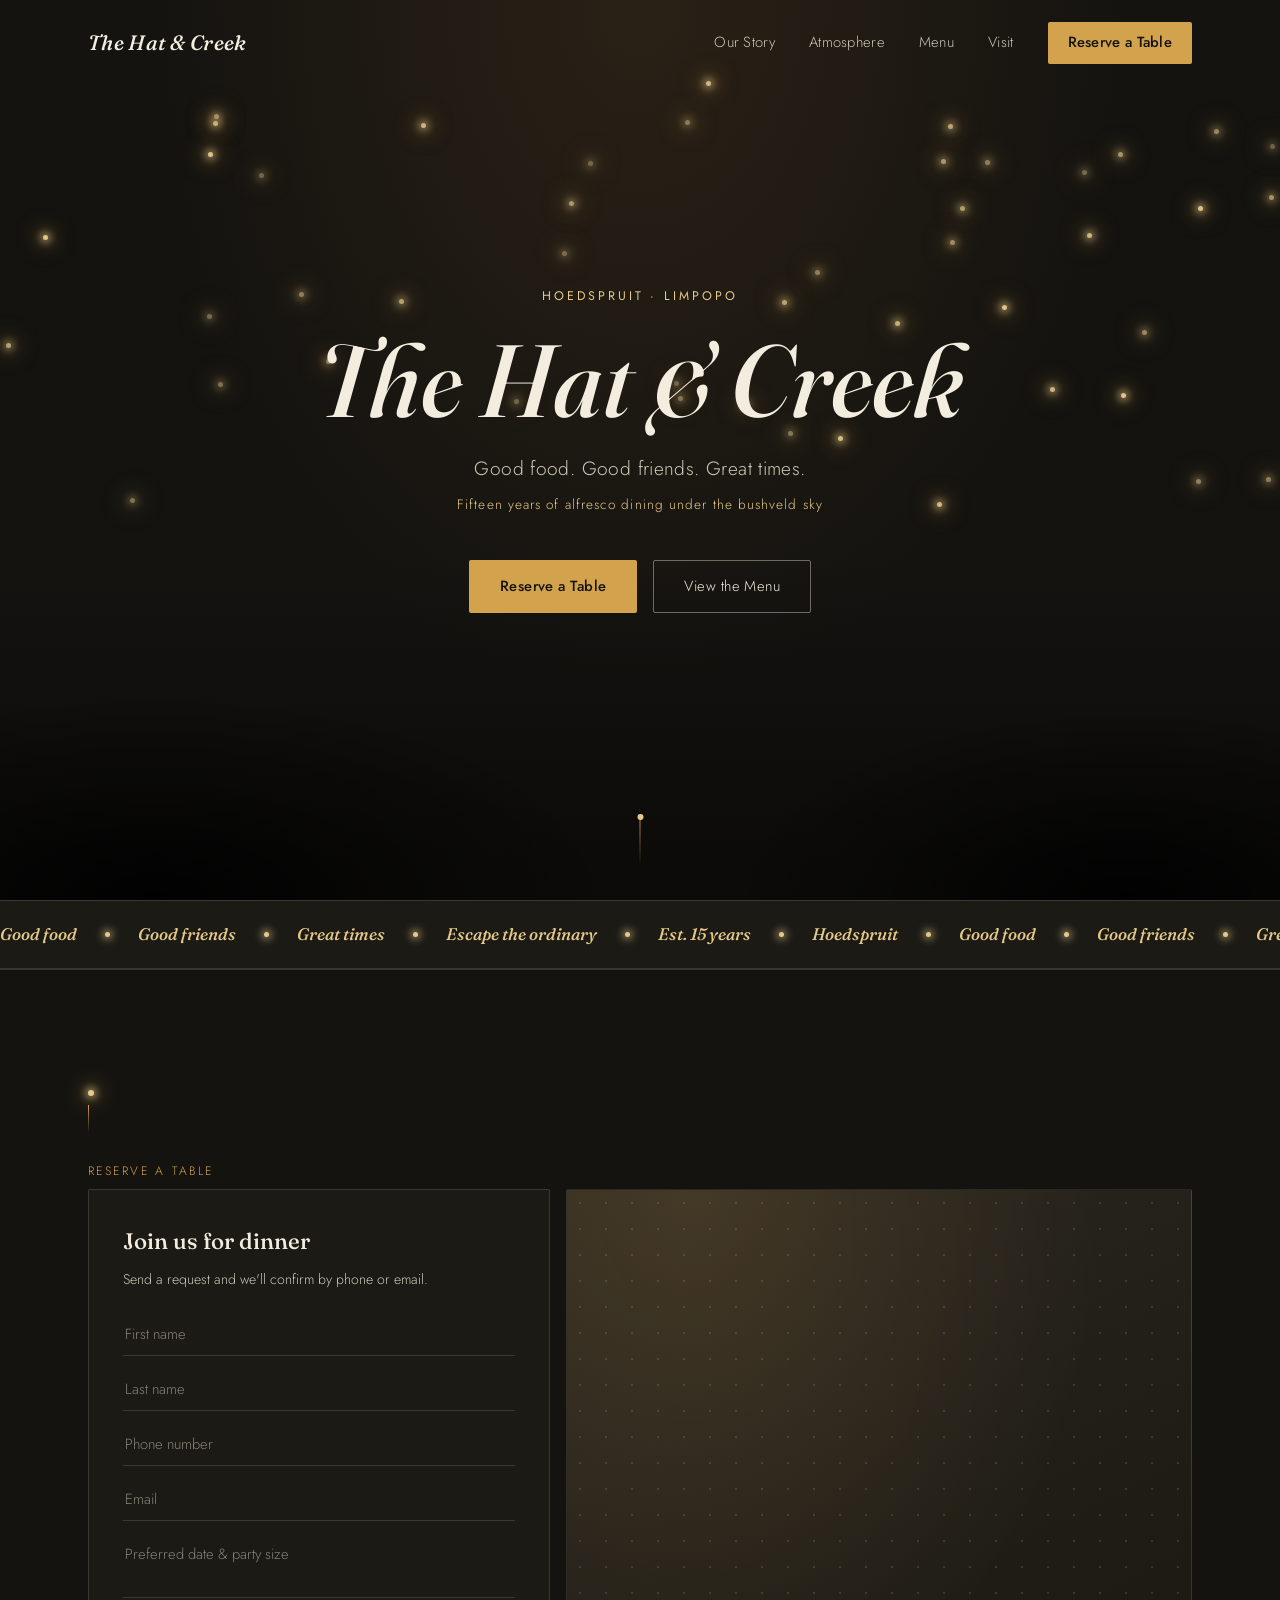
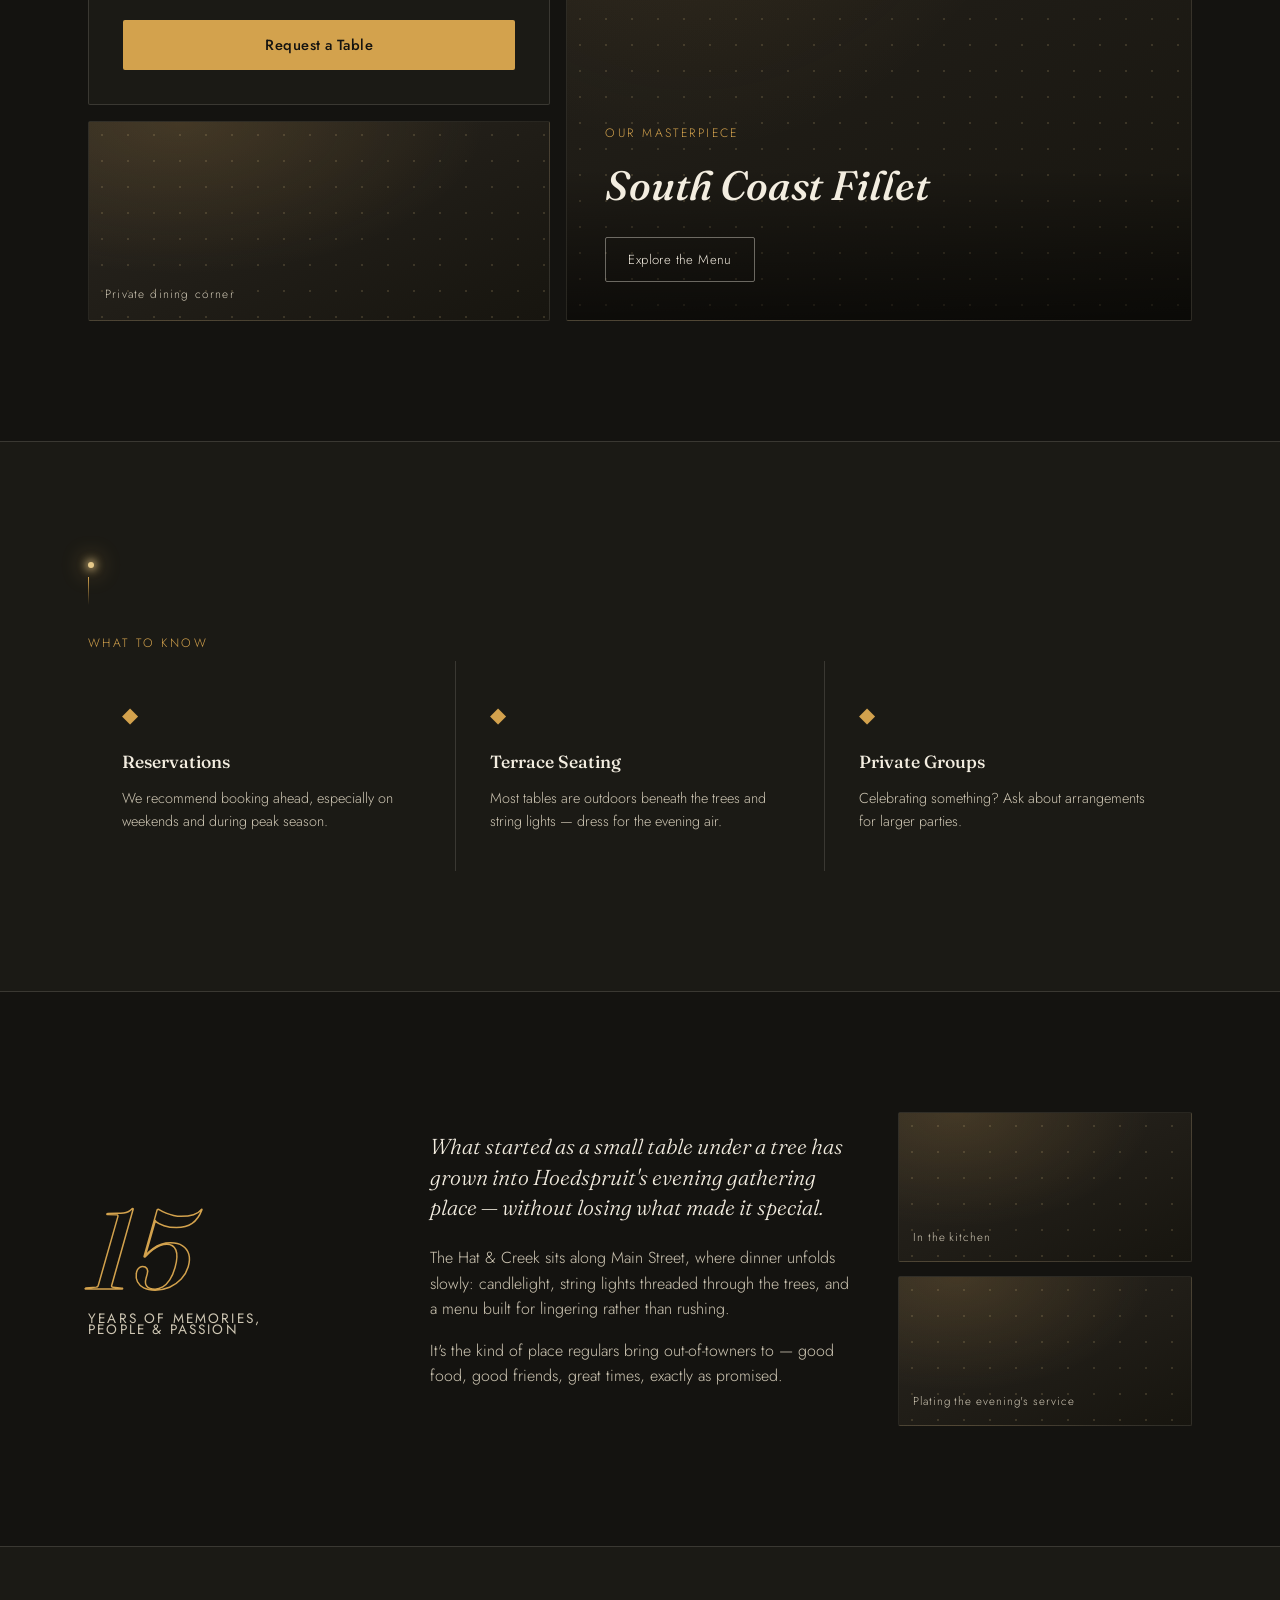
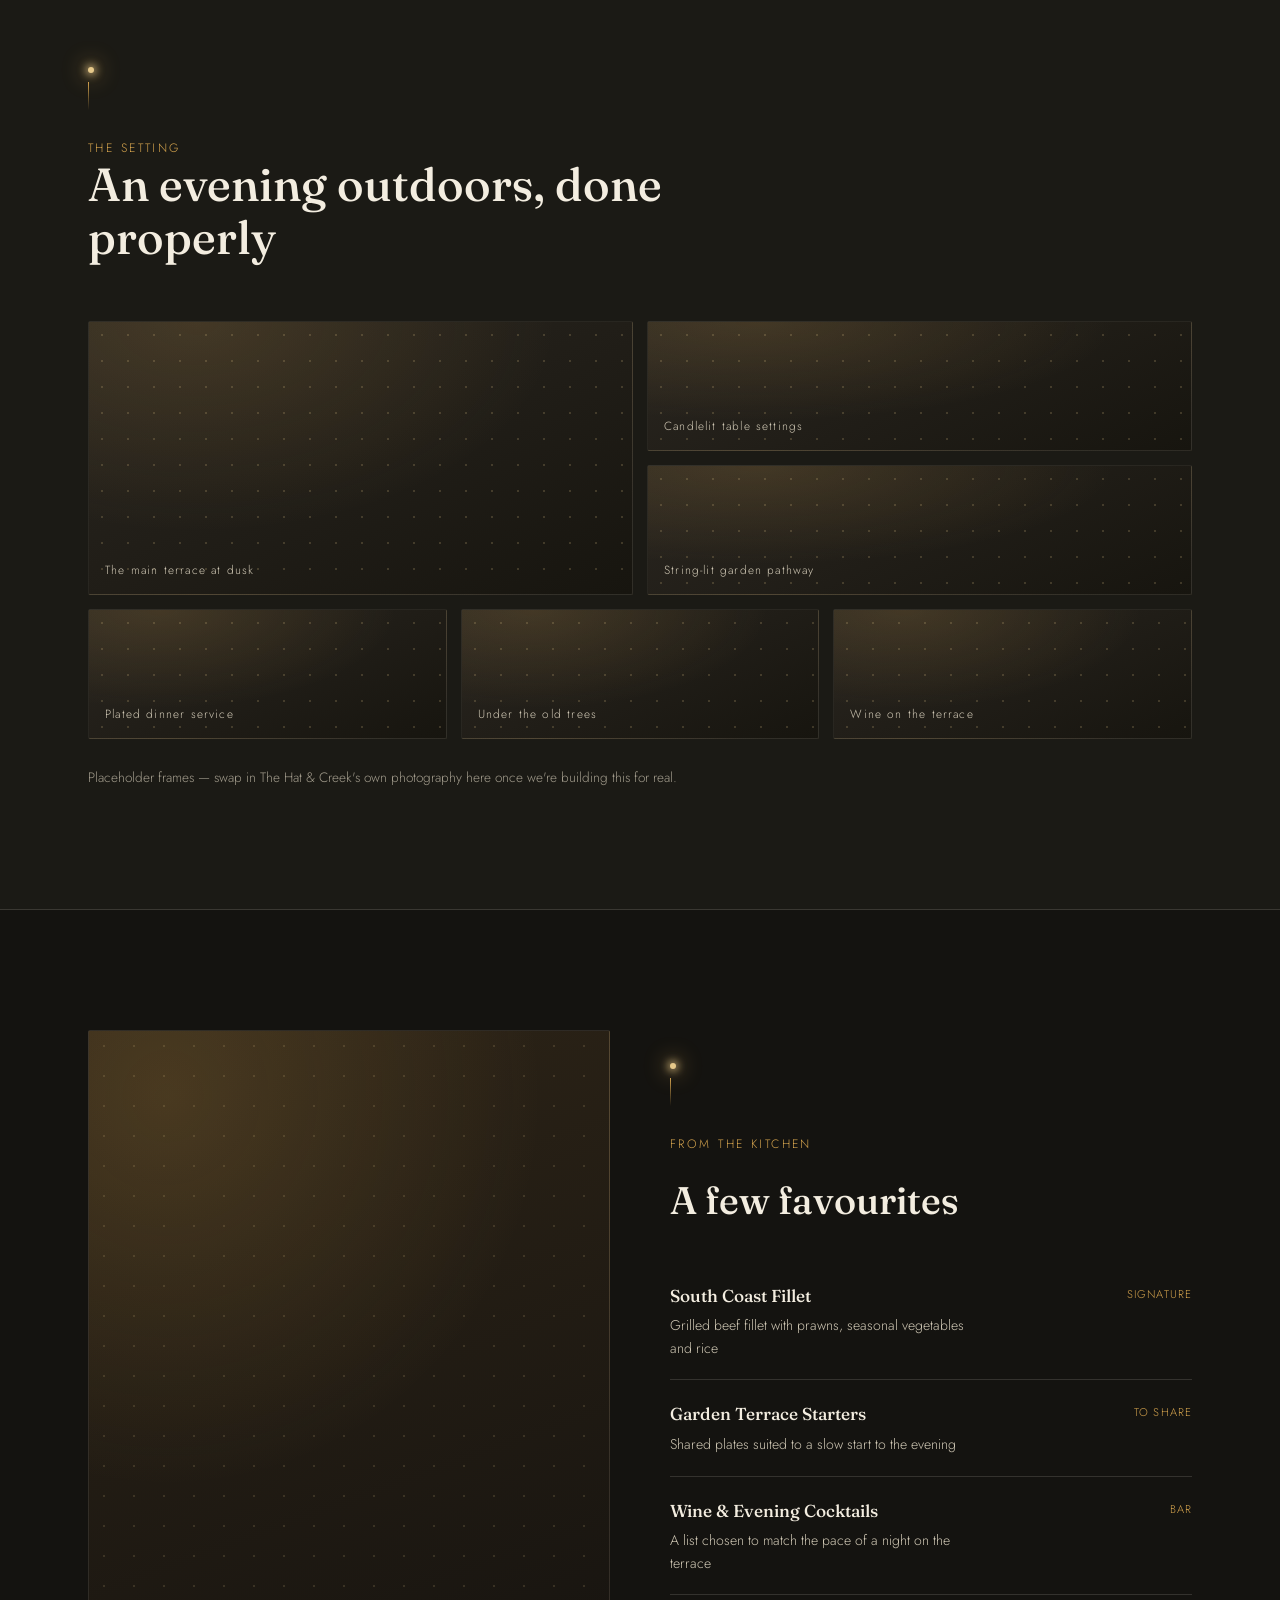
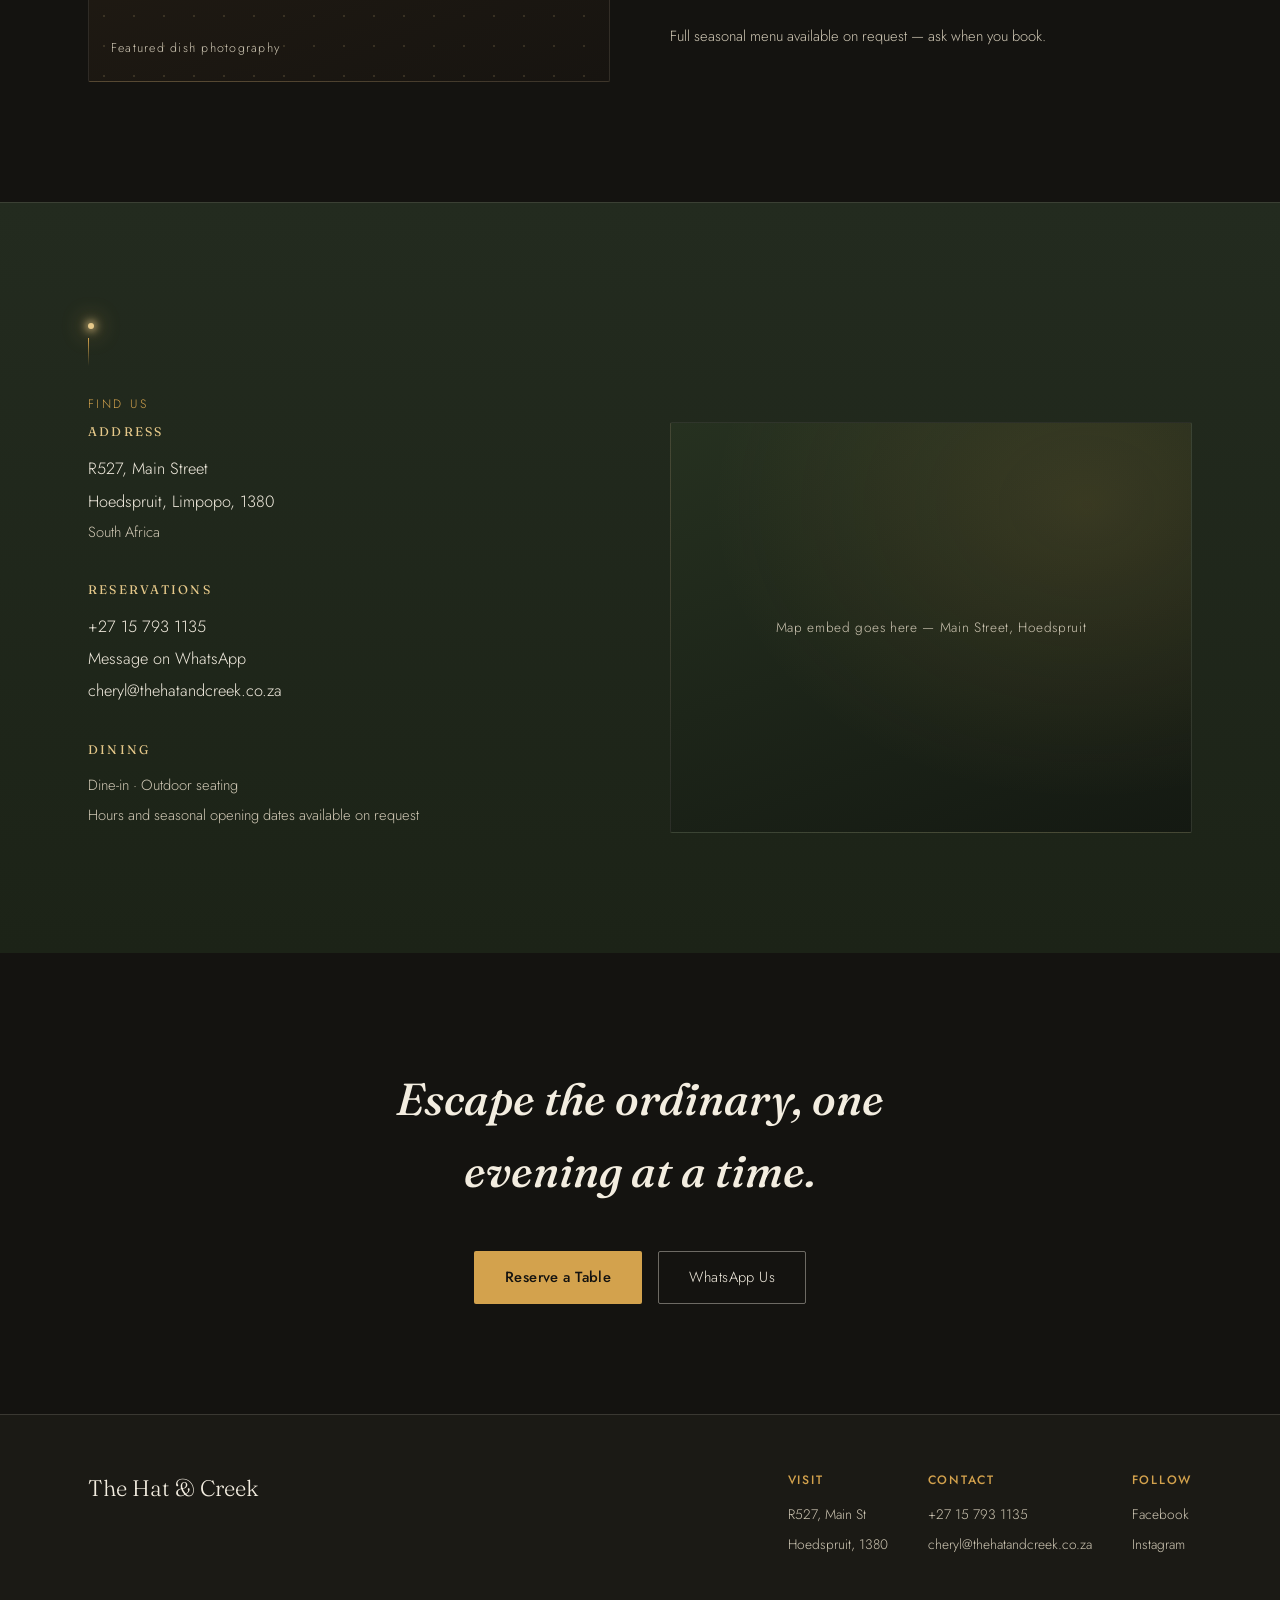
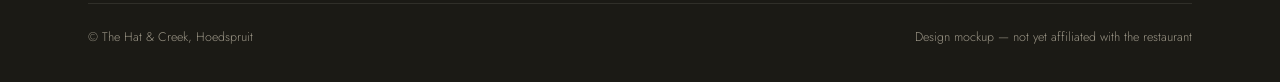
==== mockup.html @ 923da198 "Create mockup.html" ====
<!DOCTYPE html>
<html lang="en">
<head>
<meta charset="UTF-8">
<meta name="viewport" content="width=device-width, initial-scale=1.0">
<title>The Hat &amp; Creek — Hoedspruit</title>
<link rel="preconnect" href="https://fonts.googleapis.com">
<link rel="preconnect" href="https://fonts.gstatic.com" crossorigin>
<link href="https://fonts.googleapis.com/css2?family=Fraunces:ital,opsz,wght@0,9..144,300;0,9..144,500;0,9..144,600;0,9..144,700;0,9..144,800;1,9..144,400;1,9..144,500&family=Jost:wght@300;400;500;600&display=swap" rel="stylesheet">
<style>
  :root{
    --near-black:#141310;
    --panel:#1b1a15;
    --panel-2:#201e18;
    --gold:#d3a24d;
    --gold-soft:#e6c98a;
    --ivory:#f3ede0;
    --ivory-dim:#cfc7b4;
    --bush-green:#232b1f;
    --wood:#7c5a3a;
    --rule: rgba(243,237,224,0.14);
  }
  *{box-sizing:border-box; margin:0; padding:0;}
  html{scroll-behavior:smooth;}
  body{
    background:var(--near-black);
    color:var(--ivory);
    font-family:'Jost', sans-serif;
    font-weight:300;
    line-height:1.6;
    overflow-x:hidden;
  }
  img{max-width:100%; display:block;}
  .wrap{max-width:1160px; margin:0 auto; padding:0 28px;}
  h1,h2,h3,.script{font-family:'Fraunces', serif;}
  a{color:inherit; text-decoration:none;}
  ::selection{background:var(--gold); color:var(--near-black);}
  @media (prefers-reduced-motion: reduce){
    *{animation-duration:0.01ms !important; animation-iteration-count:1 !important; transition-duration:0.01ms !important;}
  }
  input,textarea,button{font-family:'Jost', sans-serif; font-weight:300;}

  /* ---------- SECTION LIGHT MARKER (recurring fairy-light motif) ---------- */
  .section-light{display:flex; flex-direction:column; align-items:flex-start; margin-bottom:20px;}
  .section-light .bulb{
    width:6px; height:6px; border-radius:50%;
    background:var(--gold-soft);
    box-shadow:0 0 8px 2px rgba(230,201,138,0.85), 0 0 22px 6px rgba(211,162,77,0.32);
    margin-bottom:9px;
    animation:twinkle 3.6s ease-in-out infinite;
  }
  .section-light .thread{width:1px; height:28px; background:linear-gradient(180deg, var(--gold), transparent); margin-bottom:9px;}
  @keyframes twinkle{
    0%,100%{opacity:0.35; transform:scale(0.85);}
    50%{opacity:1; transform:scale(1.15);}
  }

  /* ---------- NAV ---------- */
  header.site-nav{position:fixed; top:0; left:0; right:0; z-index:100; padding:22px 0; transition:background 0.4s ease, padding 0.4s ease, box-shadow .4s ease;}
  header.site-nav.scrolled{background:rgba(20,19,16,0.92); backdrop-filter:blur(8px); padding:14px 0; box-shadow:0 1px 0 var(--rule);}
  .nav-inner{display:flex; align-items:center; justify-content:space-between;}
  .nav-logo{font-family:'Fraunces', serif; font-style:italic; font-weight:500; font-size:1.3rem; letter-spacing:0.3px; color:var(--ivory);}
  .nav-links{display:flex; gap:34px; align-items:center; font-size:0.92rem; letter-spacing:0.02em;}
  .nav-links a{color:var(--ivory-dim); position:relative; padding:4px 0;}
  .nav-links a:hover{color:var(--ivory);}
  .nav-links a.cta{color:var(--near-black); background:var(--gold); padding:9px 20px; border-radius:2px; font-weight:500;}
  .nav-links a.cta:hover{background:var(--gold-soft);}
  .nav-toggle{display:none;}
  @media (max-width: 780px){
    .nav-links{position:fixed; top:0; right:0; height:100vh; width:78%; background:var(--near-black); flex-direction:column; justify-content:center; align-items:flex-start; gap:28px; padding:40px; transform:translateX(100%); transition:transform 0.4s ease; box-shadow:-8px 0 30px rgba(0,0,0,0.4);}
    .nav-links.open{transform:translateX(0);}
    .nav-links a.cta{margin-top:10px;}
    .nav-toggle{display:block; background:none; border:none; color:var(--ivory); font-size:1.6rem; z-index:110; cursor:pointer; line-height:1;}
  }

  /* ---------- HERO ---------- */
  .hero{position:relative; height:100vh; min-height:640px; display:flex; flex-direction:column; align-items:center; justify-content:center; text-align:center; overflow:hidden;
    background:radial-gradient(ellipse at 50% 0%, #2a2116 0%, var(--near-black) 55%), linear-gradient(180deg, #100f0c 0%, var(--near-black) 100%);}
  .tree-silhouette{position:absolute; bottom:0; left:0; width:100%; height:38%;
    background:radial-gradient(60% 100% at 12% 100%, #000 0%, transparent 60%), radial-gradient(50% 90% at 88% 100%, #000 0%, transparent 62%), linear-gradient(180deg, transparent 0%, #0c0b09 88%);
    opacity:0.9;}
  .lights{position:absolute; inset:0; pointer-events:none;}
  .lights span{position:absolute; width:5px; height:5px; border-radius:50%; background:var(--gold-soft);
    box-shadow:0 0 8px 2px rgba(230,201,138,0.9), 0 0 22px 6px rgba(211,162,77,0.35); animation:twinkle 3.6s ease-in-out infinite;}
  .hero-content{position:relative; z-index:2; padding:0 24px;}
  .hero-eyebrow{font-size:0.78rem; letter-spacing:0.24em; color:var(--gold-soft); font-weight:400; margin-bottom:22px;}
  .hero h1{font-style:italic; font-weight:500; font-size:clamp(3rem, 9vw, 6.4rem); line-height:1; color:var(--ivory); letter-spacing:0.5px;}
  .hero-tagline{margin-top:22px; font-size:clamp(1rem, 2vw, 1.2rem); color:var(--ivory-dim); font-weight:300; letter-spacing:0.02em;}
  .hero-loc{margin-top:10px; font-size:0.85rem; color:var(--gold-soft); letter-spacing:0.08em;}
  .hero-ctas{margin-top:44px; display:flex; gap:16px; justify-content:center; flex-wrap:wrap;}
  .btn{padding:14px 30px; font-size:0.92rem; letter-spacing:0.03em; border-radius:2px; cursor:pointer; transition:all 0.25s ease; display:inline-block; border:1px solid transparent;}
  .btn.small{padding:11px 22px; font-size:0.82rem;}
  .btn.full{width:100%; text-align:center; border:none;}
  .btn-solid{background:var(--gold); color:var(--near-black); font-weight:500;}
  .btn-solid:hover{background:var(--gold-soft); transform:translateY(-1px);}
  .btn-outline{border-color:rgba(243,237,224,0.4); color:var(--ivory);}
  .btn-outline:hover{border-color:var(--ivory); background:rgba(243,237,224,0.06);}
  .scroll-cue{position:absolute; bottom:34px; left:50%; transform:translateX(-50%); width:1px; height:52px; background:linear-gradient(180deg, var(--gold), transparent); z-index:2;}
  .scroll-cue::after{content:""; position:absolute; top:0; left:-2.5px; width:6px; height:6px; border-radius:50%; background:var(--gold-soft); animation:cue 2.2s ease-in-out infinite;}
  @keyframes cue{0%{top:0; opacity:1;} 90%{opacity:0;} 100%{top:100%; opacity:0;}}

  /* ---------- MARQUEE (looping light motif, horizontal) ---------- */
  .marquee{background:var(--panel); border-top:1px solid var(--rule); border-bottom:1px solid var(--rule); padding:20px 0; overflow:hidden;}
  .marquee-track{display:flex; width:max-content; animation:marquee 30s linear infinite;}
  .marquee-track span{font-family:'Fraunces', serif; font-style:italic; font-weight:500; font-size:1.05rem; color:var(--gold-soft); white-space:nowrap; display:flex; align-items:center; gap:28px; padding-right:28px;}
  .marquee-track span.dot{width:5px; height:5px; border-radius:50%; background:var(--gold-soft); box-shadow:0 0 8px 2px rgba(230,201,138,0.8); padding:0; animation:twinkle 3.6s ease-in-out infinite;}
  @keyframes marquee{from{transform:translateX(0);} to{transform:translateX(-50%);}}

  section{padding:120px 0;}
  .eyebrow-label{font-size:0.76rem; letter-spacing:0.2em; color:var(--gold); margin-bottom:0;}
  .section-head{max-width:640px;}
  .section-head h2{font-size:clamp(2rem, 4vw, 2.9rem); font-weight:500; line-height:1.15; color:var(--ivory);}

  /* ---------- COLLAGE / RESERVE INTRO ---------- */
  .collage-intro{background:var(--near-black); border-top:1px solid var(--rule);}
  .collage-grid{display:grid; grid-template-columns:0.85fr 1.15fr; grid-template-rows:auto auto; gap:16px; margin-top:8px;}
  .reserve-card{grid-column:1; grid-row:1; background:var(--panel); border:1px solid var(--rule); padding:34px; border-radius:2px;}
  .reserve-card h3{font-size:1.4rem; font-weight:500; margin-bottom:8px;}
  .reserve-card .muted{color:var(--ivory-dim); font-size:0.88rem; margin-bottom:22px;}
  .reserve-card form{display:flex; flex-direction:column; gap:12px;}
  .reserve-card input, .reserve-card textarea{
    background:transparent; border:none; border-bottom:1px solid var(--rule); color:var(--ivory);
    padding:10px 2px; font-size:0.92rem; outline:none; resize:none;
  }
  .reserve-card input::placeholder, .reserve-card textarea::placeholder{color:var(--ivory-dim); opacity:0.6;}
  .reserve-card input:focus, .reserve-card textarea:focus{border-bottom-color:var(--gold);}
  .reserve-card button{margin-top:10px;}
  .feature-tile{position:relative; border-radius:2px; overflow:hidden; border:1px solid rgba(243,237,224,0.08);
    background:radial-gradient(120% 140% at 20% 0%, rgba(211,162,77,0.16), transparent 55%), linear-gradient(155deg, #2a2620 0%, #17150f 100%);}
  .feature-tile::before{content:""; position:absolute; inset:0; background-image:radial-gradient(circle, rgba(230,201,138,0.5) 1px, transparent 1.4px); background-size:26px 26px; opacity:0.32;}
  .feature-tile.small{grid-column:1; grid-row:2; min-height:200px; display:flex; align-items:flex-end;}
  .feature-tile.small span{position:relative; z-index:1; padding:16px; font-size:0.74rem; letter-spacing:0.1em; color:var(--ivory-dim);}
  .feature-tile.large{grid-column:2; grid-row:1/3; min-height:100%; display:flex; align-items:flex-end;}
  .overlay-text{position:relative; z-index:1; padding:38px; width:100%; background:linear-gradient(0deg, rgba(0,0,0,0.55) 0%, transparent 65%);}
  .overlay-text .eyebrow-label{display:block; margin-bottom:10px;}
  .overlay-text h3{font-style:italic; font-weight:500; font-size:clamp(1.8rem, 3.2vw, 2.6rem); margin-bottom:18px; color:var(--ivory);}
  @media (max-width: 860px){
    .collage-grid{grid-template-columns:1fr; grid-template-rows:auto; gap:16px;}
    .reserve-card, .feature-tile.small, .feature-tile.large{grid-column:1; grid-row:auto;}
    .feature-tile.large{min-height:320px;}
  }

  /* ---------- INFO STRIP ---------- */
  .info-strip{background:var(--panel); border-top:1px solid var(--rule); border-bottom:1px solid var(--rule);}
  .info-grid{display:grid; grid-template-columns:repeat(3, 1fr); gap:1px; background:var(--rule); margin-top:8px;}
  .info-card{background:var(--panel); padding:38px 34px;}
  .info-card .mark{color:var(--gold); font-size:1.3rem; margin-bottom:16px; display:block;}
  .info-card h4{font-family:'Fraunces', serif; font-weight:500; font-size:1.1rem; margin-bottom:10px;}
  .info-card p{font-size:0.9rem; color:var(--ivory-dim);}
  @media (max-width: 780px){.info-grid{grid-template-columns:1fr;}}

  /* ---------- STORY ---------- */
  .story{background:var(--near-black);}
  .story .wrap{display:grid; grid-template-columns:0.7fr 1fr 0.7fr; gap:48px; align-items:center;}
  .story-number{font-family:'Fraunces', serif; font-style:italic; font-weight:500; font-size:clamp(4.2rem, 9vw, 7rem); color:transparent; -webkit-text-stroke:1.5px var(--gold); line-height:0.85;}
  .story-number small{display:block; font-family:'Jost', sans-serif; font-style:normal; font-weight:400; font-size:0.85rem; letter-spacing:0.16em; color:var(--ivory-dim); -webkit-text-stroke:0; margin-top:16px;}
  .story-copy .lede{font-family:'Fraunces', serif; font-style:italic; font-size:1.35rem; color:var(--ivory); line-height:1.4; margin-bottom:22px;}
  .story-copy p{font-size:1rem; color:var(--ivory-dim); max-width:48ch; margin-bottom:16px;}
  .story-photos{display:flex; flex-direction:column; gap:14px;}
  .story-photos .feature-tile{min-height:150px; display:flex; align-items:flex-end;}
  .story-photos .feature-tile span{position:relative; z-index:1; padding:14px; font-size:0.72rem; letter-spacing:0.08em; color:var(--ivory-dim);}
  @media (max-width: 900px){
    .story .wrap{grid-template-columns:1fr; gap:30px;}
    .story-photos{flex-direction:row;}
    .story-photos .feature-tile{flex:1;}
  }

  /* ---------- ATMOSPHERE ---------- */
  .atmosphere{background:var(--panel); border-top:1px solid var(--rule); border-bottom:1px solid var(--rule);}
  .atmosphere .section-head{margin-bottom:56px;}
  .gallery-grid{display:grid; grid-template-columns:repeat(6, 1fr); grid-auto-rows:130px; gap:14px;}
  .gframe{position:relative; border-radius:2px; overflow:hidden; background:radial-gradient(120% 140% at 20% 0%, rgba(211,162,77,0.16), transparent 55%), linear-gradient(155deg, #2a2620 0%, #17150f 100%); border:1px solid rgba(243,237,224,0.08); display:flex; align-items:flex-end;}
  .gframe::before{content:""; position:absolute; inset:0; background-image:radial-gradient(circle, rgba(230,201,138,0.55) 1px, transparent 1.4px); background-size:26px 26px; opacity:0.35;}
  .gframe span{position:relative; z-index:1; padding:14px 16px; font-size:0.74rem; letter-spacing:0.1em; color:var(--ivory-dim);}
  .g1{grid-column:span 3; grid-row:span 2;}
  .g2{grid-column:span 3; grid-row:span 1;}
  .g3{grid-column:span 3; grid-row:span 1;}
  .g4{grid-column:span 2; grid-row:span 1;}
  .g5{grid-column:span 2; grid-row:span 1;}
  .g6{grid-column:span 2; grid-row:span 1;}
  @media (max-width: 820px){
    .gallery-grid{grid-template-columns:repeat(2, 1fr); grid-auto-rows:150px;}
    .g1,.g2,.g3,.g4,.g5,.g6{grid-column:span 1; grid-row:span 1;}
    .g1{grid-column:span 2; grid-row:span 2;}
  }
  .gallery-note{margin-top:28px; font-size:0.85rem; color:var(--ivory-dim); opacity:0.75;}

  /* ---------- MENU HIGHLIGHT ---------- */
  .menu-feature{background:var(--near-black);}
  .menu-feature .wrap{display:grid; grid-template-columns:1fr 1fr; gap:60px; align-items:center;}
  .menu-visual{position:relative; aspect-ratio:4/5; border-radius:2px; background:radial-gradient(120% 100% at 15% 10%, rgba(211,162,77,0.18), transparent 60%), linear-gradient(160deg, #2d2417 0%, #171410 100%); border:1px solid rgba(243,237,224,0.1); display:flex; align-items:flex-end;}
  .menu-visual::before{content:""; position:absolute; inset:0; background-image:radial-gradient(circle, rgba(230,201,138,0.5) 1px, transparent 1.4px); background-size:30px 30px; opacity:0.3;}
  .menu-visual span{position:relative; z-index:1; padding:22px; font-size:0.78rem; letter-spacing:0.1em; color:var(--ivory-dim);}
  .dish{display:flex; justify-content:space-between; gap:18px; padding:20px 0; border-bottom:1px solid var(--rule);}
  .dish:first-of-type{border-top:1px solid var(--rule);}
  .dish-name{font-family:'Fraunces', serif; font-weight:500; font-size:1.08rem; color:var(--ivory);}
  .dish-desc{font-size:0.88rem; color:var(--ivory-dim); margin-top:5px; max-width:38ch;}
  .dish-tag{font-size:0.7rem; letter-spacing:0.1em; color:var(--gold); white-space:nowrap; align-self:flex-start; margin-top:4px;}
  .menu-note{margin-top:30px; font-size:0.92rem; color:var(--ivory-dim);}
  .menu-list h2.big{font-family:'Fraunces',serif; font-size:clamp(1.8rem,3.4vw,2.4rem); font-weight:500; margin:16px 0 30px;}

  /* ---------- VISIT ---------- */
  .visit{background:var(--bush-green); background-image:linear-gradient(180deg, var(--bush-green) 0%, #1c2317 100%); border-top:1px solid var(--rule);}
  .visit .wrap > .visit-columns{display:grid; grid-template-columns:1fr 1fr; gap:60px; margin-top:8px;}
  .visit-block h3{font-size:0.78rem; letter-spacing:0.18em; color:var(--gold-soft); font-weight:400; margin-bottom:14px; font-style:normal;}
  .visit-block p, .visit-block a{font-size:1.02rem; color:var(--ivory); margin-bottom:6px; display:block;}
  .visit-block .muted{color:var(--ivory-dim); font-size:0.92rem;}
  .visit-col{margin-bottom:36px;}
  .visit-col:last-child{margin-bottom:0;}
  .map-frame{position:relative; border-radius:2px; overflow:hidden; min-height:340px; background:radial-gradient(120% 120% at 80% 20%, rgba(211,162,77,0.14), transparent 60%), linear-gradient(160deg, #263120 0%, #141912 100%); border:1px solid rgba(243,237,224,0.1); display:flex; align-items:center; justify-content:center; text-align:center; padding:30px;}
  .map-frame span{font-size:0.85rem; color:var(--ivory-dim); letter-spacing:0.05em;}
  @media (max-width: 820px){.visit .wrap > .visit-columns{grid-template-columns:1fr;}}

  .cta-band{background:var(--near-black); text-align:center; padding:110px 0;}
  .cta-band h2{font-style:italic; font-weight:500; font-size:clamp(1.9rem, 4vw, 2.8rem); color:var(--ivory); max-width:620px; margin:0 auto 34px;}

  footer{background:var(--panel); border-top:1px solid var(--rule); padding:56px 0 34px;}
  .footer-top{display:flex; justify-content:space-between; align-items:flex-start; flex-wrap:wrap; gap:30px; margin-bottom:40px;}
  .footer-logo{font-size:1.4rem;}
  .footer-links{display:flex; gap:40px; flex-wrap:wrap; font-size:0.86rem;}
  .footer-links div h4{font-family:'Jost',sans-serif; font-weight:500; font-size:0.76rem; letter-spacing:0.14em; color:var(--gold); margin-bottom:12px;}
  .footer-links a, .footer-links p{display:block; color:var(--ivory-dim); margin-bottom:8px;}
  .footer-links a:hover{color:var(--ivory);}
  .footer-bottom{border-top:1px solid var(--rule); padding-top:24px; display:flex; justify-content:space-between; flex-wrap:wrap; gap:10px; font-size:0.78rem; color:var(--ivory-dim); opacity:0.7;}
</style>
</head>
<body>

<header class="site-nav" id="siteNav">
  <div class="wrap nav-inner">
    <a href="#" class="nav-logo script">The Hat &amp; Creek</a>
    <nav class="nav-links" id="navLinks">
      <a href="#story">Our Story</a>
      <a href="#atmosphere">Atmosphere</a>
      <a href="#menu">Menu</a>
      <a href="#visit">Visit</a>
      <a href="#reserve" class="cta">Reserve a Table</a>
    </nav>
    <button class="nav-toggle" id="navToggle" aria-label="Menu">&#9776;</button>
  </div>
</header>

<section class="hero">
  <div class="tree-silhouette"></div>
  <div class="lights" id="lightsField"></div>
  <div class="hero-content">
    <div class="hero-eyebrow">HOEDSPRUIT &middot; LIMPOPO</div>
    <h1 class="script">The Hat &amp; Creek</h1>
    <p class="hero-tagline">Good food. Good friends. Great times.</p>
    <p class="hero-loc">Fifteen years of alfresco dining under the bushveld sky</p>
    <div class="hero-ctas">
      <a href="#reserve" class="btn btn-solid">Reserve a Table</a>
      <a href="#menu" class="btn btn-outline">View the Menu</a>
    </div>
  </div>
  <div class="scroll-cue"></div>
</section>

<div class="marquee">
  <div class="marquee-track" id="marqueeTrack"></div>
</div>

<section class="collage-intro" id="reserve">
  <div class="wrap">
    <div class="section-light"><span class="bulb"></span><span class="thread"></span></div>
    <div class="eyebrow-label">RESERVE A TABLE</div>
    <div class="collage-grid">
      <div class="reserve-card">
        <h3>Join us for dinner</h3>
        <p class="muted">Send a request and we'll confirm by phone or email.</p>
        <form id="reserveForm">
          <input type="text" id="rFirst" placeholder="First name" required>
          <input type="text" id="rLast" placeholder="Last name" required>
          <input type="tel" id="rPhone" placeholder="Phone number" required>
          <input type="email" id="rEmail" placeholder="Email" required>
          <textarea id="rNotes" rows="2" placeholder="Preferred date &amp; party size"></textarea>
          <button type="submit" class="btn btn-solid full">Request a Table</button>
        </form>
      </div>
      <div class="feature-tile small"><span>Private dining corner</span></div>
      <div class="feature-tile large">
        <div class="overlay-text">
          <span class="eyebrow-label">OUR MASTERPIECE</span>
          <h3 class="script">South Coast Fillet</h3>
          <a href="#menu" class="btn btn-outline small">Explore the Menu</a>
        </div>
      </div>
    </div>
  </div>
</section>

<section class="info-strip">
  <div class="wrap">
    <div class="section-light"><span class="bulb"></span><span class="thread"></span></div>
    <div class="eyebrow-label">WHAT TO KNOW</div>
    <div class="info-grid">
      <div class="info-card">
        <span class="mark">&#9670;</span>
        <h4>Reservations</h4>
        <p>We recommend booking ahead, especially on weekends and during peak season.</p>
      </div>
      <div class="info-card">
        <span class="mark">&#9670;</span>
        <h4>Terrace Seating</h4>
        <p>Most tables are outdoors beneath the trees and string lights &mdash; dress for the evening air.</p>
      </div>
      <div class="info-card">
        <span class="mark">&#9670;</span>
        <h4>Private Groups</h4>
        <p>Celebrating something? Ask about arrangements for larger parties.</p>
      </div>
    </div>
  </div>
</section>

<section class="story" id="story">
  <div class="wrap">
    <div class="story-number">15<small>YEARS OF MEMORIES,<br>PEOPLE &amp; PASSION</small></div>
    <div class="story-copy">
      <p class="lede">What started as a small table under a tree has grown into Hoedspruit's evening gathering place &mdash; without losing what made it special.</p>
      <p>The Hat &amp; Creek sits along Main Street, where dinner unfolds slowly: candlelight, string lights threaded through the trees, and a menu built for lingering rather than rushing.</p>
      <p>It's the kind of place regulars bring out-of-towners to &mdash; good food, good friends, great times, exactly as promised.</p>
    </div>
    <div class="story-photos">
      <div class="feature-tile"><span>In the kitchen</span></div>
      <div class="feature-tile"><span>Plating the evening's service</span></div>
    </div>
  </div>
</section>

<section class="atmosphere" id="atmosphere">
  <div class="wrap">
    <div class="section-light"><span class="bulb"></span><span class="thread"></span></div>
    <div class="section-head">
      <div class="eyebrow-label">THE SETTING</div>
      <h2>An evening outdoors, done properly</h2>
    </div>
    <div class="gallery-grid">
      <div class="gframe g1"><span>The main terrace at dusk</span></div>
      <div class="gframe g2"><span>Candlelit table settings</span></div>
      <div class="gframe g3"><span>String-lit garden pathway</span></div>
      <div class="gframe g4"><span>Plated dinner service</span></div>
      <div class="gframe g5"><span>Under the old trees</span></div>
      <div class="gframe g6"><span>Wine on the terrace</span></div>
    </div>
    <p class="gallery-note">Placeholder frames &mdash; swap in The Hat &amp; Creek's own photography here once we're building this for real.</p>
  </div>
</section>

<section class="menu-feature" id="menu">
  <div class="wrap">
    <div class="menu-visual"><span>Featured dish photography</span></div>
    <div class="menu-list">
      <div class="section-light"><span class="bulb"></span><span class="thread"></span></div>
      <div class="eyebrow-label">FROM THE KITCHEN</div>
      <h2 class="big">A few favourites</h2>
      <div class="dish">
        <div><div class="dish-name">South Coast Fillet</div><div class="dish-desc">Grilled beef fillet with prawns, seasonal vegetables and rice</div></div>
        <div class="dish-tag">SIGNATURE</div>
      </div>
      <div class="dish">
        <div><div class="dish-name">Garden Terrace Starters</div><div class="dish-desc">Shared plates suited to a slow start to the evening</div></div>
        <div class="dish-tag">TO SHARE</div>
      </div>
      <div class="dish">
        <div><div class="dish-name">Wine &amp; Evening Cocktails</div><div class="dish-desc">A list chosen to match the pace of a night on the terrace</div></div>
        <div class="dish-tag">BAR</div>
      </div>
      <p class="menu-note">Full seasonal menu available on request &mdash; ask when you book.</p>
    </div>
  </div>
</section>

<section class="visit" id="visit">
  <div class="wrap">
    <div class="section-light"><span class="bulb"></span><span class="thread"></span></div>
    <div class="eyebrow-label">FIND US</div>
    <div class="visit-columns">
      <div>
        <div class="visit-col">
          <div class="visit-block">
            <h3>ADDRESS</h3>
            <p>R527, Main Street</p>
            <p>Hoedspruit, Limpopo, 1380</p>
            <p class="muted">South Africa</p>
          </div>
        </div>
        <div class="visit-col">
          <div class="visit-block">
            <h3>RESERVATIONS</h3>
            <a href="tel:+27157931135">+27 15 793 1135</a>
            <a href="https://wa.me/27157931135" target="_blank" rel="noopener">Message on WhatsApp</a>
            <a href="mailto:cheryl@thehatandcreek.co.za">cheryl@thehatandcreek.co.za</a>
          </div>
        </div>
        <div class="visit-col">
          <div class="visit-block">
            <h3>DINING</h3>
            <p class="muted">Dine-in &middot; Outdoor seating</p>
            <p class="muted">Hours and seasonal opening dates available on request</p>
          </div>
        </div>
      </div>
      <div class="map-frame"><span>Map embed goes here &mdash; Main Street, Hoedspruit</span></div>
    </div>
  </div>
</section>

<section class="cta-band">
  <div class="wrap">
    <h2 class="script">Escape the ordinary, one evening at a time.</h2>
    <div class="hero-ctas">
      <a href="#reserve" class="btn btn-solid">Reserve a Table</a>
      <a href="https://wa.me/27157931135" target="_blank" rel="noopener" class="btn btn-outline">WhatsApp Us</a>
    </div>
  </div>
</section>

<footer>
  <div class="wrap">
    <div class="footer-top">
      <div class="footer-logo script">The Hat &amp; Creek</div>
      <div class="footer-links">
        <div><h4>VISIT</h4><p>R527, Main St</p><p>Hoedspruit, 1380</p></div>
        <div><h4>CONTACT</h4><a href="tel:+27157931135">+27 15 793 1135</a><a href="mailto:cheryl@thehatandcreek.co.za">cheryl@thehatandcreek.co.za</a></div>
        <div><h4>FOLLOW</h4><a href="#">Facebook</a><a href="#">Instagram</a></div>
      </div>
    </div>
    <div class="footer-bottom">
      <span>&copy; The Hat &amp; Creek, Hoedspruit</span>
      <span>Design mockup &mdash; not yet affiliated with the restaurant</span>
    </div>
  </div>
</footer>

<script>
  const nav = document.getElementById('siteNav');
  window.addEventListener('scroll', () => nav.classList.toggle('scrolled', window.scrollY > 40));

  const toggle = document.getElementById('navToggle');
  const links = document.getElementById('navLinks');
  toggle.addEventListener('click', () => links.classList.toggle('open'));
  links.querySelectorAll('a').forEach(a => a.addEventListener('click', () => links.classList.remove('open')));

  const field = document.getElementById('lightsField');
  const count = window.innerWidth < 700 ? 26 : 46;
  for (let i = 0; i < count; i++) {
    const dot = document.createElement('span');
    dot.style.left = (Math.random() * 100) + '%';
    dot.style.top = (8 + Math.random() * 48) + '%';
    dot.style.animationDelay = (Math.random() * 3.6).toFixed(2) + 's';
    dot.style.opacity = (0.4 + Math.random() * 0.6).toFixed(2);
    field.appendChild(dot);
  }

  const words = ["Good food", "Good friends", "Great times", "Escape the ordinary", "Est. 15 years", "Hoedspruit"];
  const track = document.getElementById('marqueeTrack');
  let html = "";
  for (let r = 0; r < 2; r++) {
    words.forEach(w => { html += '<span>' + w + '<span class="dot"></span></span>'; });
  }
  track.innerHTML = html;

  document.getElementById('reserveForm').addEventListener('submit', function(e){
    e.preventDefault();
    const first = document.getElementById('rFirst').value;
    const last = document.getElementById('rLast').value;
    const phone = document.getElementById('rPhone').value;
    const email = document.getElementById('rEmail').value;
    const notes = document.getElementById('rNotes').value;
    const subject = encodeURIComponent('Table Reservation Request — ' + first + ' ' + last);
    const body = encodeURIComponent(
      'Name: ' + first + ' ' + last + '\n' +
      'Phone: ' + phone + '\n' +
      'Email: ' + email + '\n' +
      'Notes: ' + notes
    );
    window.location.href = 'mailto:cheryl@thehatandcreek.co.za?subject=' + subject + '&body=' + body;
  });
</script>

</body>
</html>
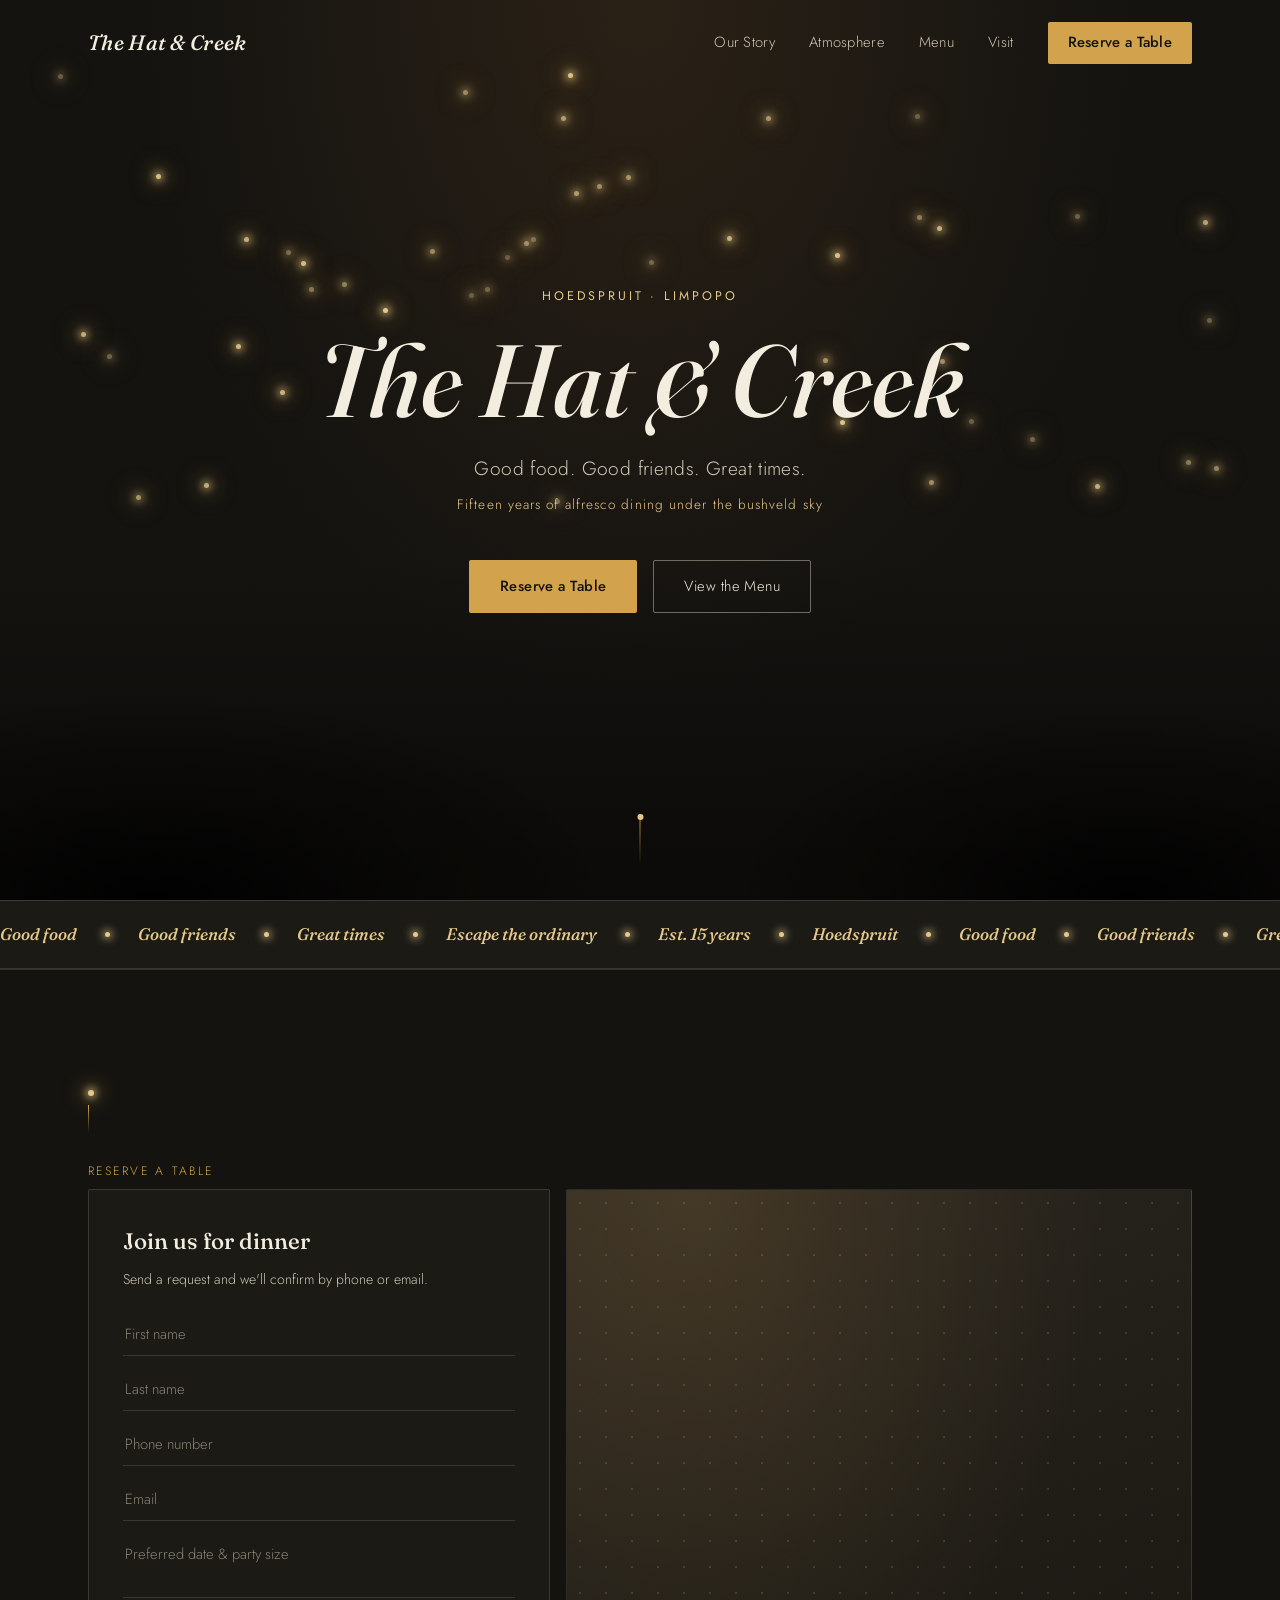
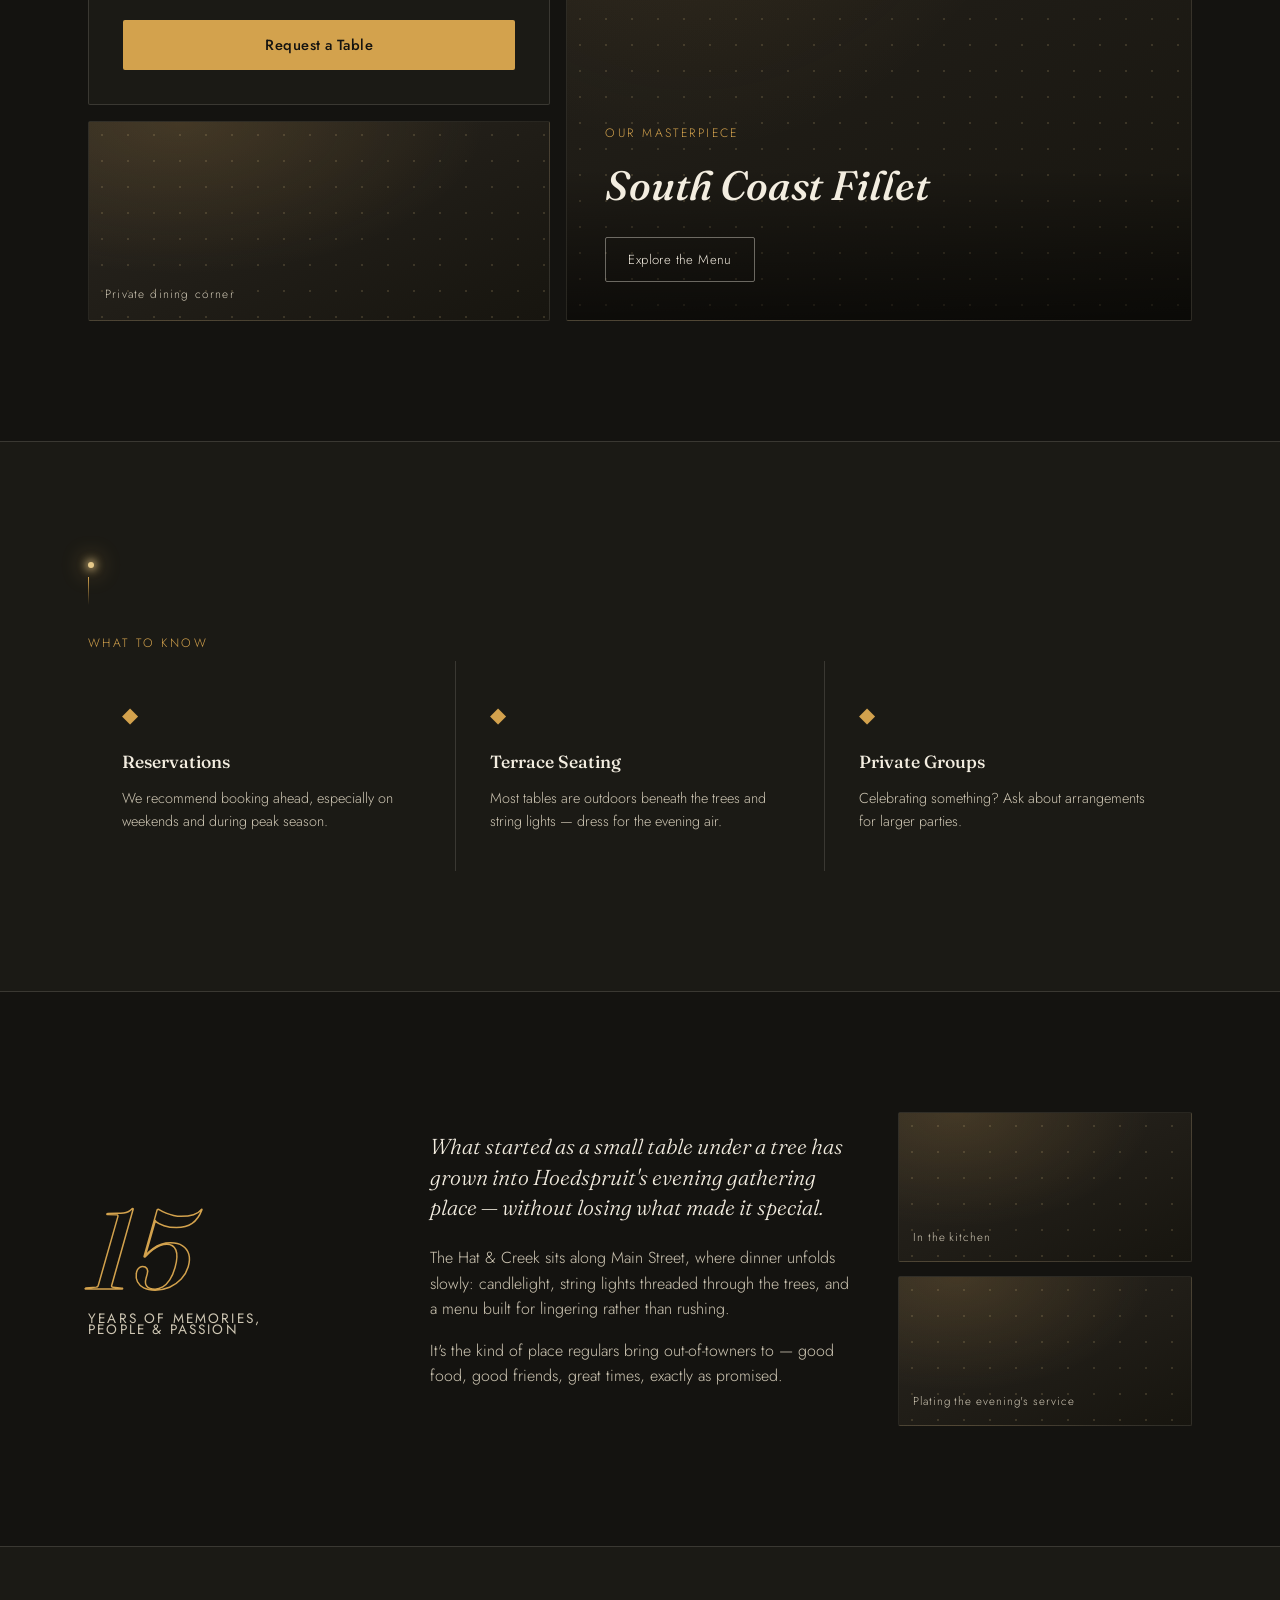
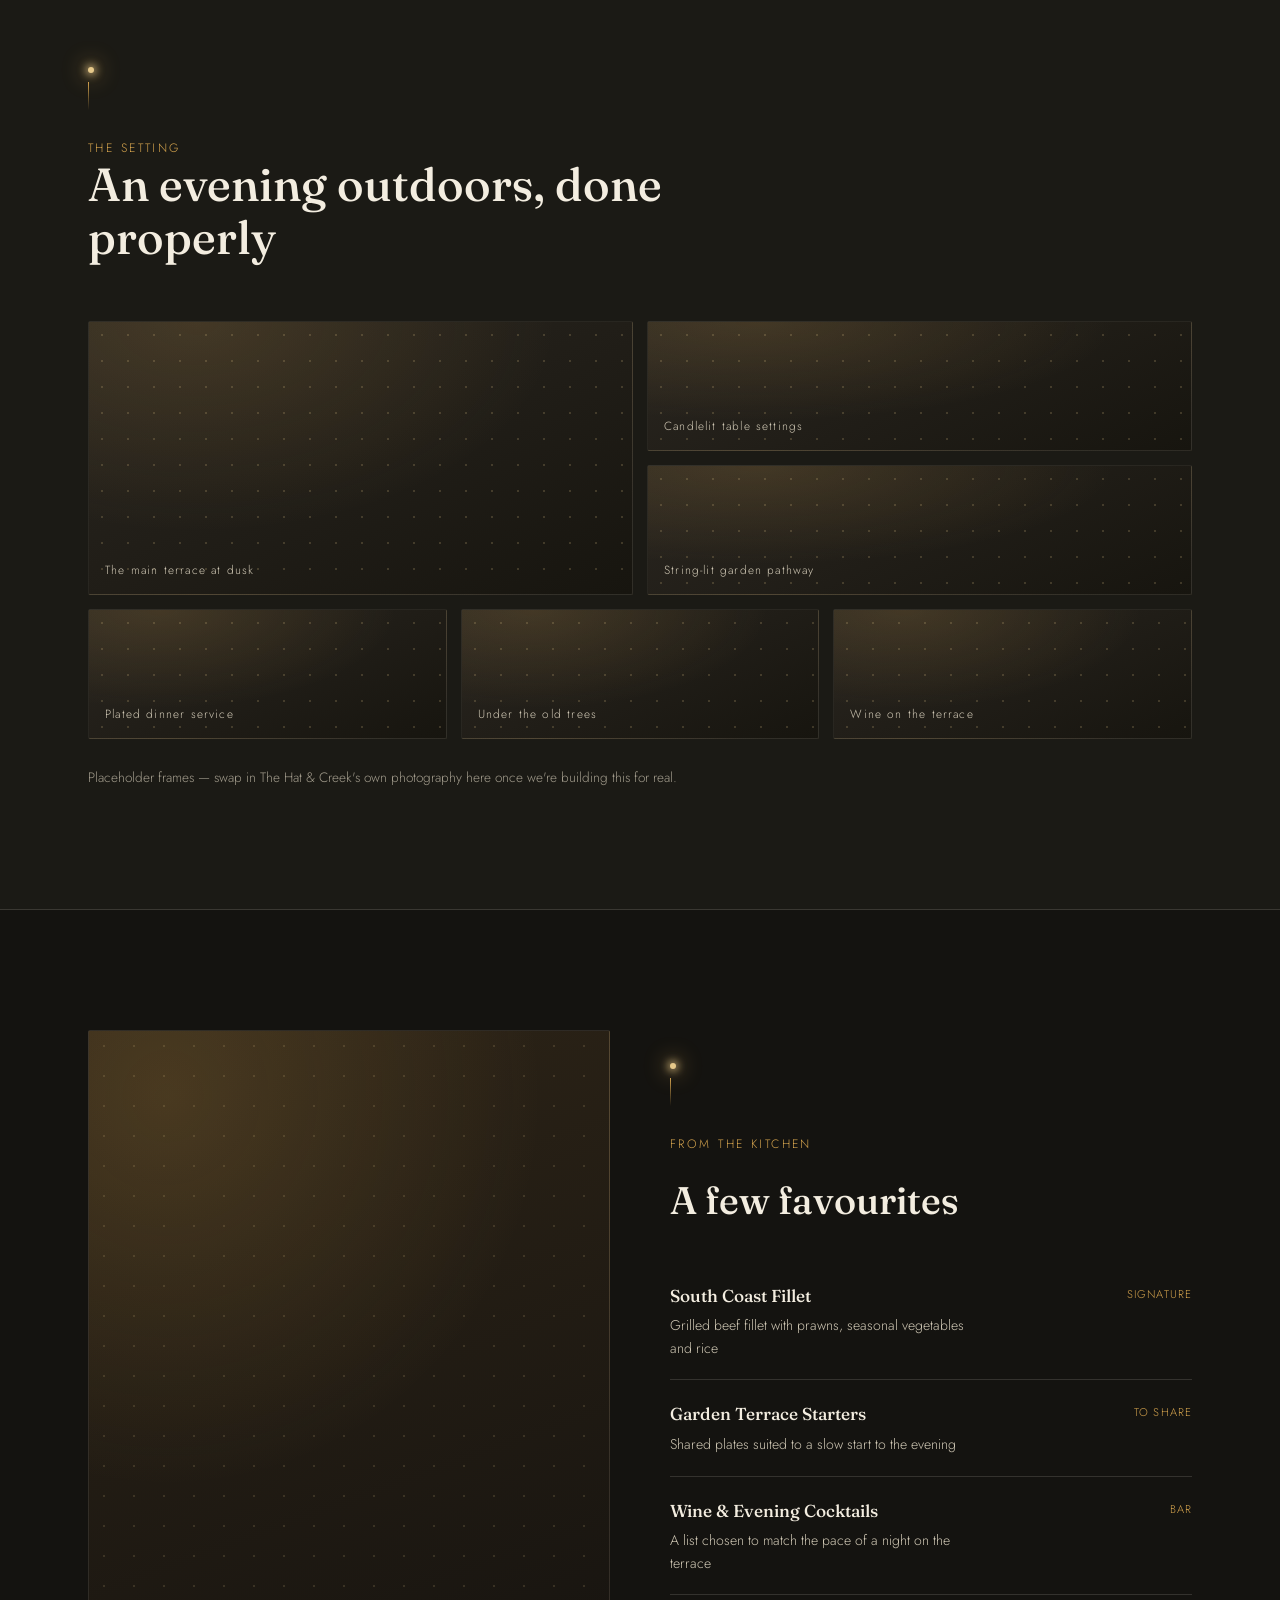
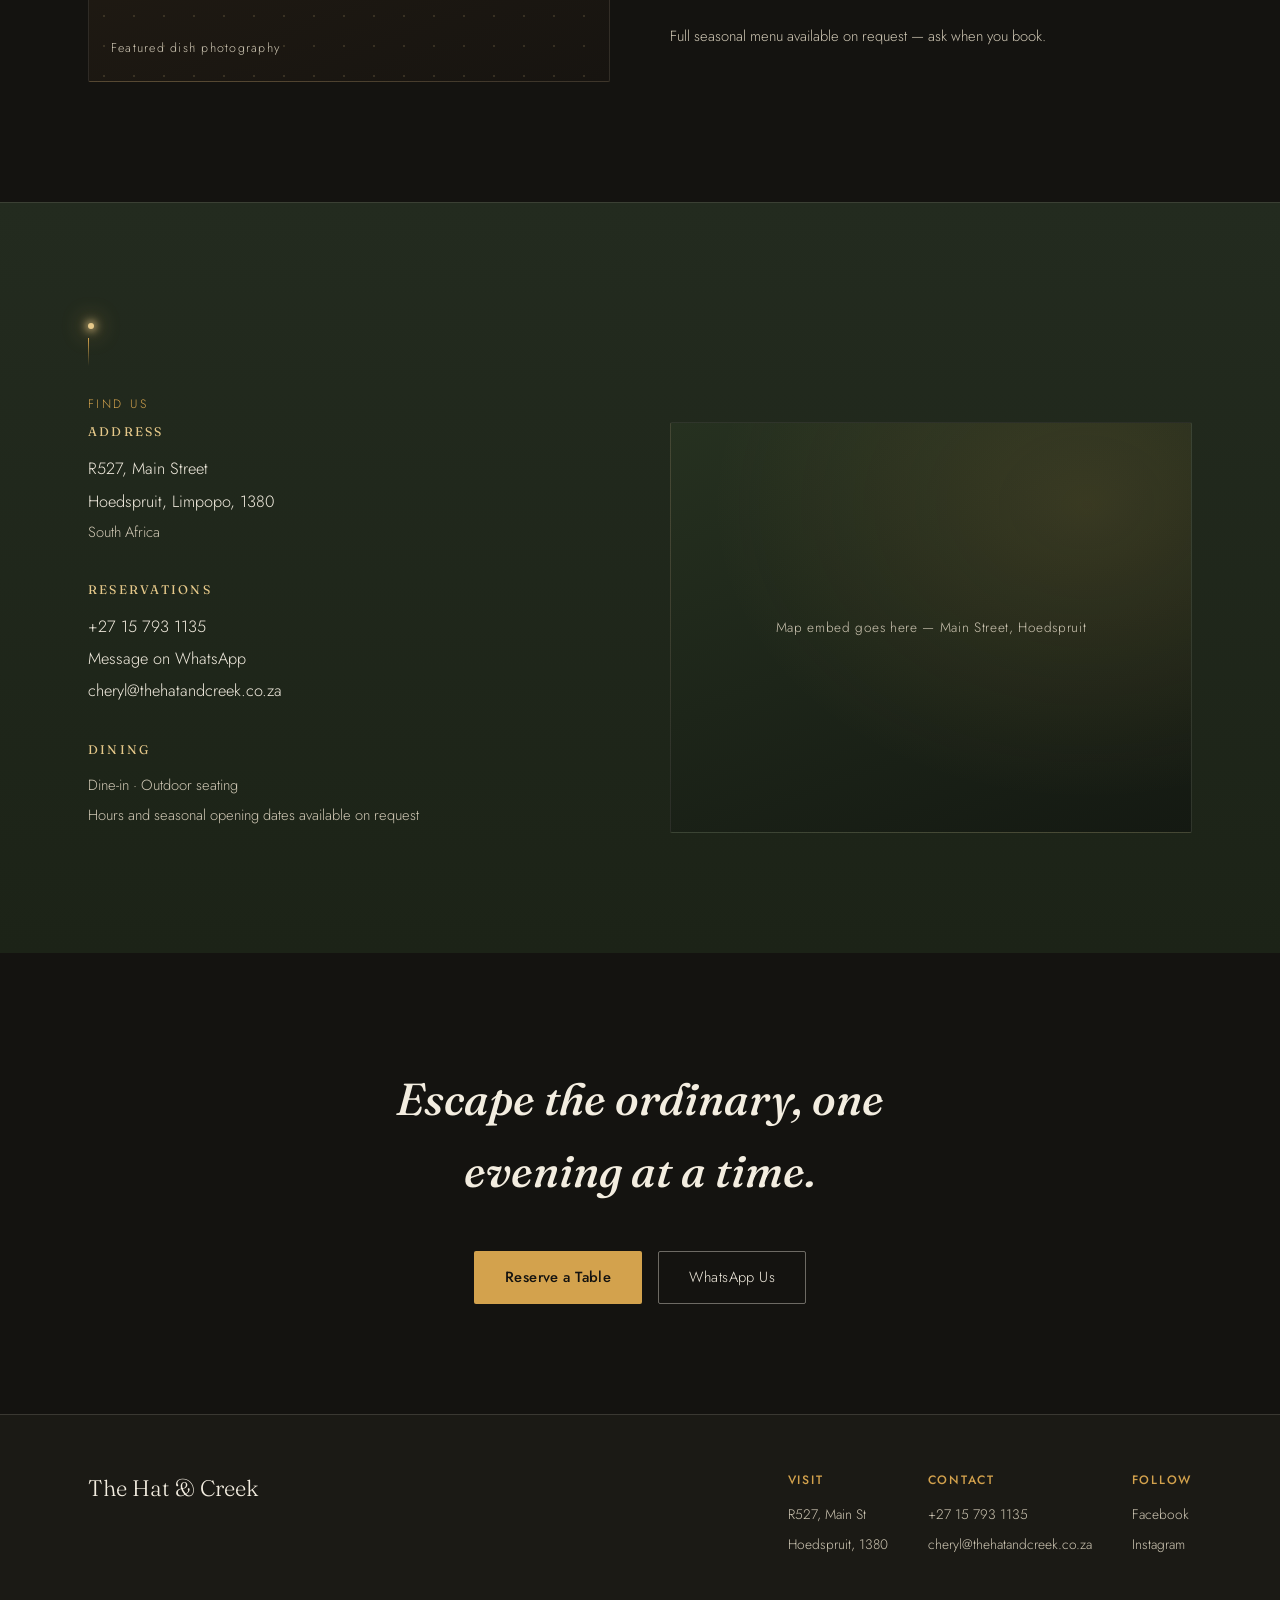
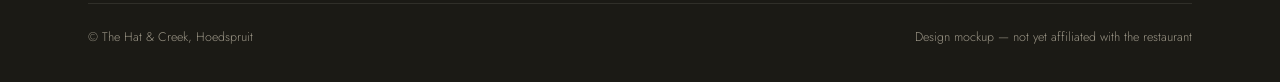
==== commit 2a14cf8d: "Update index.html" ====
--- a/mockup.html
+++ b/mockup.html
@@ -40,7 +40,7 @@
   }
   input,textarea,button{font-family:'Jost', sans-serif; font-weight:300;}
 
-  /* ---------- SECTION LIGHT MARKER (recurring fairy-light motif) ---------- */
+  /* ---------- SECTION LIGHTS MARKER (recurring fairy-light motif) ---------- */
   .section-light{display:flex; flex-direction:column; align-items:flex-start; margin-bottom:20px;}
   .section-light .bulb{
     width:6px; height:6px; border-radius:50%;
